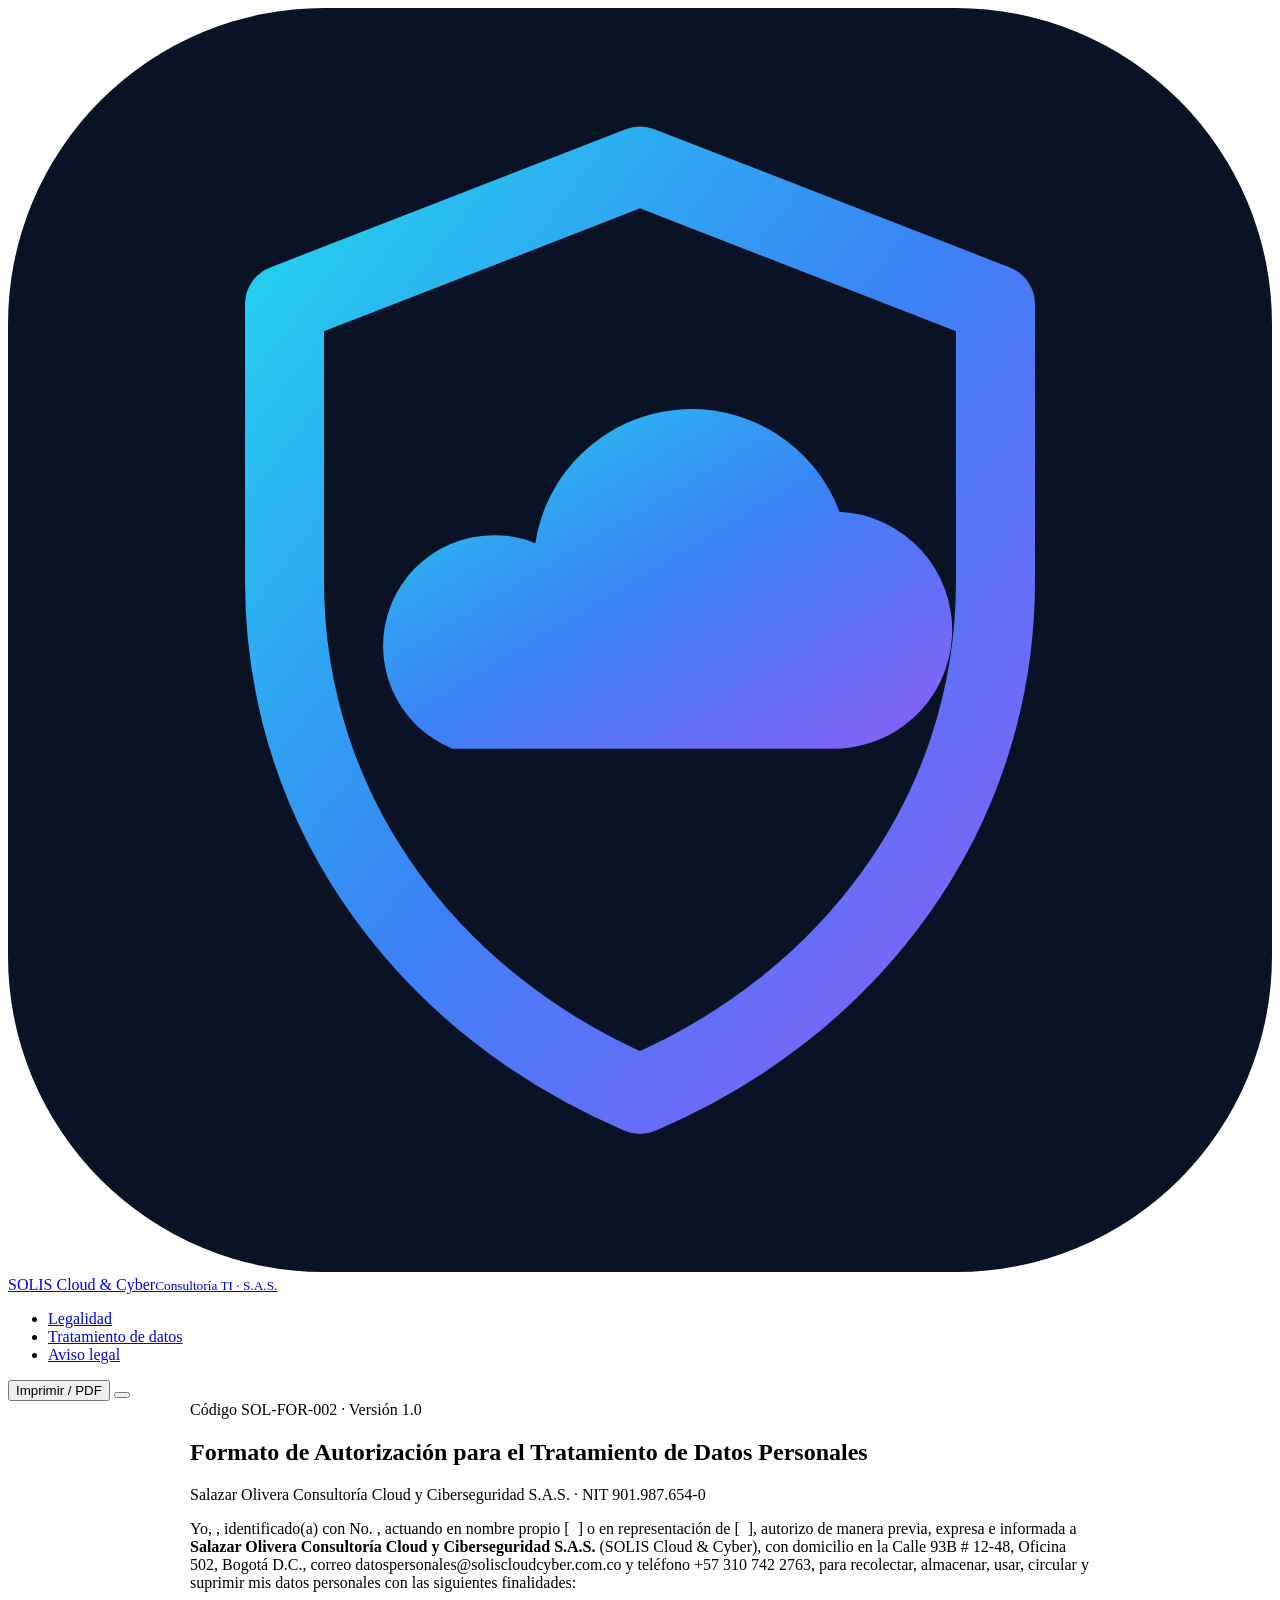
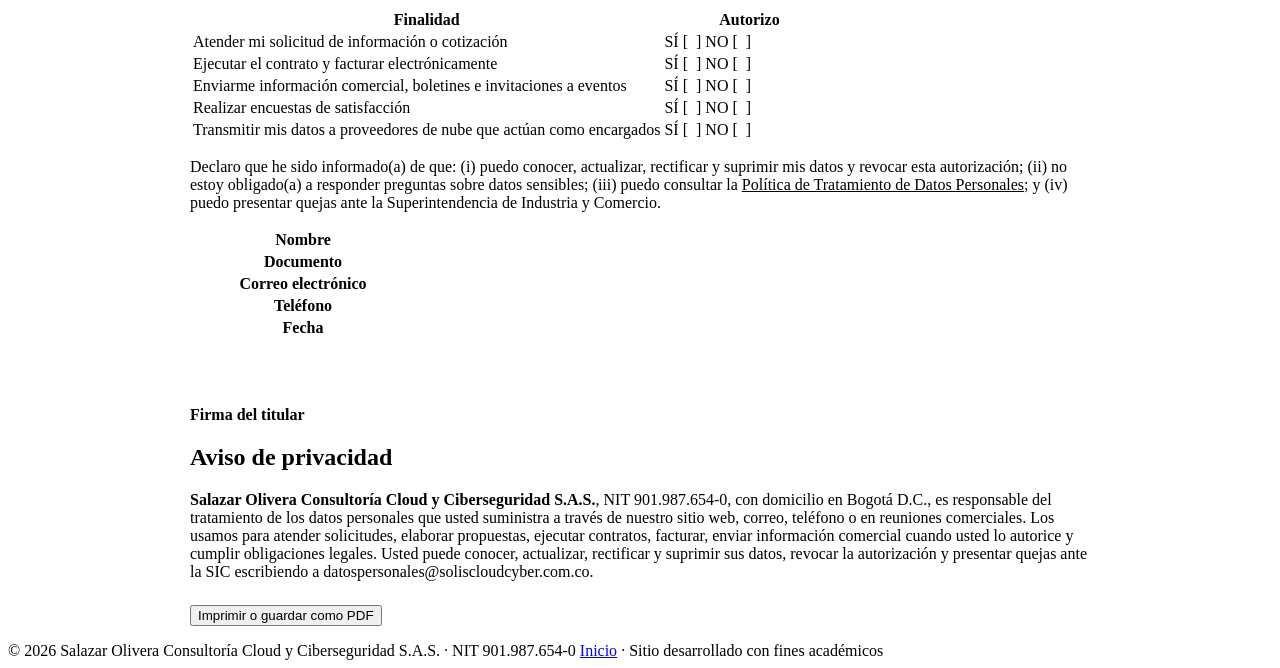
==== autorizacion-datos.html @ ec489476 "Add files via upload" ====
<!DOCTYPE html>
<html lang="es-CO">
<head>
<meta charset="UTF-8">
<meta name="viewport" content="width=device-width, initial-scale=1.0">
<title>Formato de Autorización de Datos Personales | SOLIS Cloud &amp; Cyber</title>
<link rel="icon" href="favicon.svg" type="image/svg+xml">
<link rel="preconnect" href="https://fonts.googleapis.com"><link rel="preconnect" href="https://fonts.gstatic.com" crossorigin>
<link href="https://fonts.googleapis.com/css2?family=Inter:wght@400;500;600;700&family=Sora:wght@500;600;700;800&display=swap" rel="stylesheet">
<link rel="stylesheet" href="styles.css">
</head>
<body>
<div class="bg-orbs"><div class="orb o1"></div><div class="orb o2"></div><div class="orb o3"></div></div>
<div class="grid-overlay"></div>
<header class="header">
  <div class="container">
    <nav class="nav glass">
      <a href="index.html" class="brand"><img src="favicon.svg" alt="" class="brand-mark"><div><span class="name">SOLIS Cloud &amp; Cyber</span><small>Consultoría TI · S.A.S.</small></div></a>
      <ul class="nav-links" id="navLinks">
        <li><a href="index.html#legal">Legalidad</a></li>
        <li><a href="politica-de-datos.html">Tratamiento de datos</a></li>
        <li><a href="aviso-legal.html">Aviso legal</a></li>
      </ul>
      <button class="btn btn-primary" onclick="window.print()">Imprimir / PDF</button>
      <button class="menu-btn" id="menuBtn" aria-label="Abrir menú"><span></span><span></span><span></span></button>
    </nav>
  </div>
</header>
<main class="doc-page">
  <div class="container">
    <article class="doc-body glass" style="max-width:900px;margin:0 auto">
      <span class="eyebrow">Código SOL-FOR-002 · Versión 1.0</span>
      <h1>Formato de Autorización para el Tratamiento de Datos Personales</h1>
      <p class="meta">Salazar Olivera Consultoría Cloud y Ciberseguridad S.A.S. · NIT 901.987.654-0</p>
      <p>Yo, <span class="print-line"></span>, identificado(a) con <span class="print-line" style="min-width:80px"></span> No. <span class="print-line" style="min-width:160px"></span>, actuando en nombre propio [&nbsp;&nbsp;] o en representación de <span class="print-line"></span> [&nbsp;&nbsp;], autorizo de manera previa, expresa e informada a <strong>Salazar Olivera Consultoría Cloud y Ciberseguridad S.A.S.</strong> (SOLIS Cloud &amp; Cyber), con domicilio en la Calle 93B # 12-48, Oficina 502, Bogotá D.C., correo datospersonales@soliscloudcyber.com.co y teléfono +57 310 742 2763, para recolectar, almacenar, usar, circular y suprimir mis datos personales con las siguientes finalidades:</p>
      <table>
        <tr><th>Finalidad</th><th style="width:170px">Autorizo</th></tr>
        <tr><td>Atender mi solicitud de información o cotización</td><td>SÍ [&nbsp;&nbsp;] NO [&nbsp;&nbsp;]</td></tr>
        <tr><td>Ejecutar el contrato y facturar electrónicamente</td><td>SÍ [&nbsp;&nbsp;] NO [&nbsp;&nbsp;]</td></tr>
        <tr><td>Enviarme información comercial, boletines e invitaciones a eventos</td><td>SÍ [&nbsp;&nbsp;] NO [&nbsp;&nbsp;]</td></tr>
        <tr><td>Realizar encuestas de satisfacción</td><td>SÍ [&nbsp;&nbsp;] NO [&nbsp;&nbsp;]</td></tr>
        <tr><td>Transmitir mis datos a proveedores de nube que actúan como encargados</td><td>SÍ [&nbsp;&nbsp;] NO [&nbsp;&nbsp;]</td></tr>
      </table>
      <p>Declaro que he sido informado(a) de que: (i) puedo conocer, actualizar, rectificar y suprimir mis datos y revocar esta autorización; (ii) no estoy obligado(a) a responder preguntas sobre datos sensibles; (iii) puedo consultar la <a href="politica-de-datos.html" style="color:var(--cyan)">Política de Tratamiento de Datos Personales</a>; y (iv) puedo presentar quejas ante la Superintendencia de Industria y Comercio.</p>
      <table>
        <tr><th style="width:220px">Nombre</th><td></td></tr>
        <tr><th>Documento</th><td></td></tr>
        <tr><th>Correo electrónico</th><td></td></tr>
        <tr><th>Teléfono</th><td></td></tr>
        <tr><th>Fecha</th><td></td></tr>
      </table>
      <p style="margin-top:48px"><span class="print-line"></span><br><strong>Firma del titular</strong></p>
      <h2>Aviso de privacidad</h2>
      <p><strong>Salazar Olivera Consultoría Cloud y Ciberseguridad S.A.S.</strong>, NIT 901.987.654-0, con domicilio en Bogotá D.C., es responsable del tratamiento de los datos personales que usted suministra a través de nuestro sitio web, correo, teléfono o en reuniones comerciales. Los usamos para atender solicitudes, elaborar propuestas, ejecutar contratos, facturar, enviar información comercial cuando usted lo autorice y cumplir obligaciones legales. Usted puede conocer, actualizar, rectificar y suprimir sus datos, revocar la autorización y presentar quejas ante la SIC escribiendo a datospersonales@soliscloudcyber.com.co.</p>
      <p class="no-print" style="margin-top:24px"><button class="btn btn-primary" onclick="window.print()">Imprimir o guardar como PDF</button></p>
    </article>
  </div>
</main>
<footer>
  <div class="container">
    <div class="foot-legal" style="margin-top:0;border-top:0;padding-top:0">
      <span>© 2026 Salazar Olivera Consultoría Cloud y Ciberseguridad S.A.S. · NIT 901.987.654-0</span>
      <span><a href="index.html">Inicio</a> · Sitio desarrollado con fines académicos</span>
    </div>
  </div>
</footer>
<script src="app.js"></script>
</body>
</html>
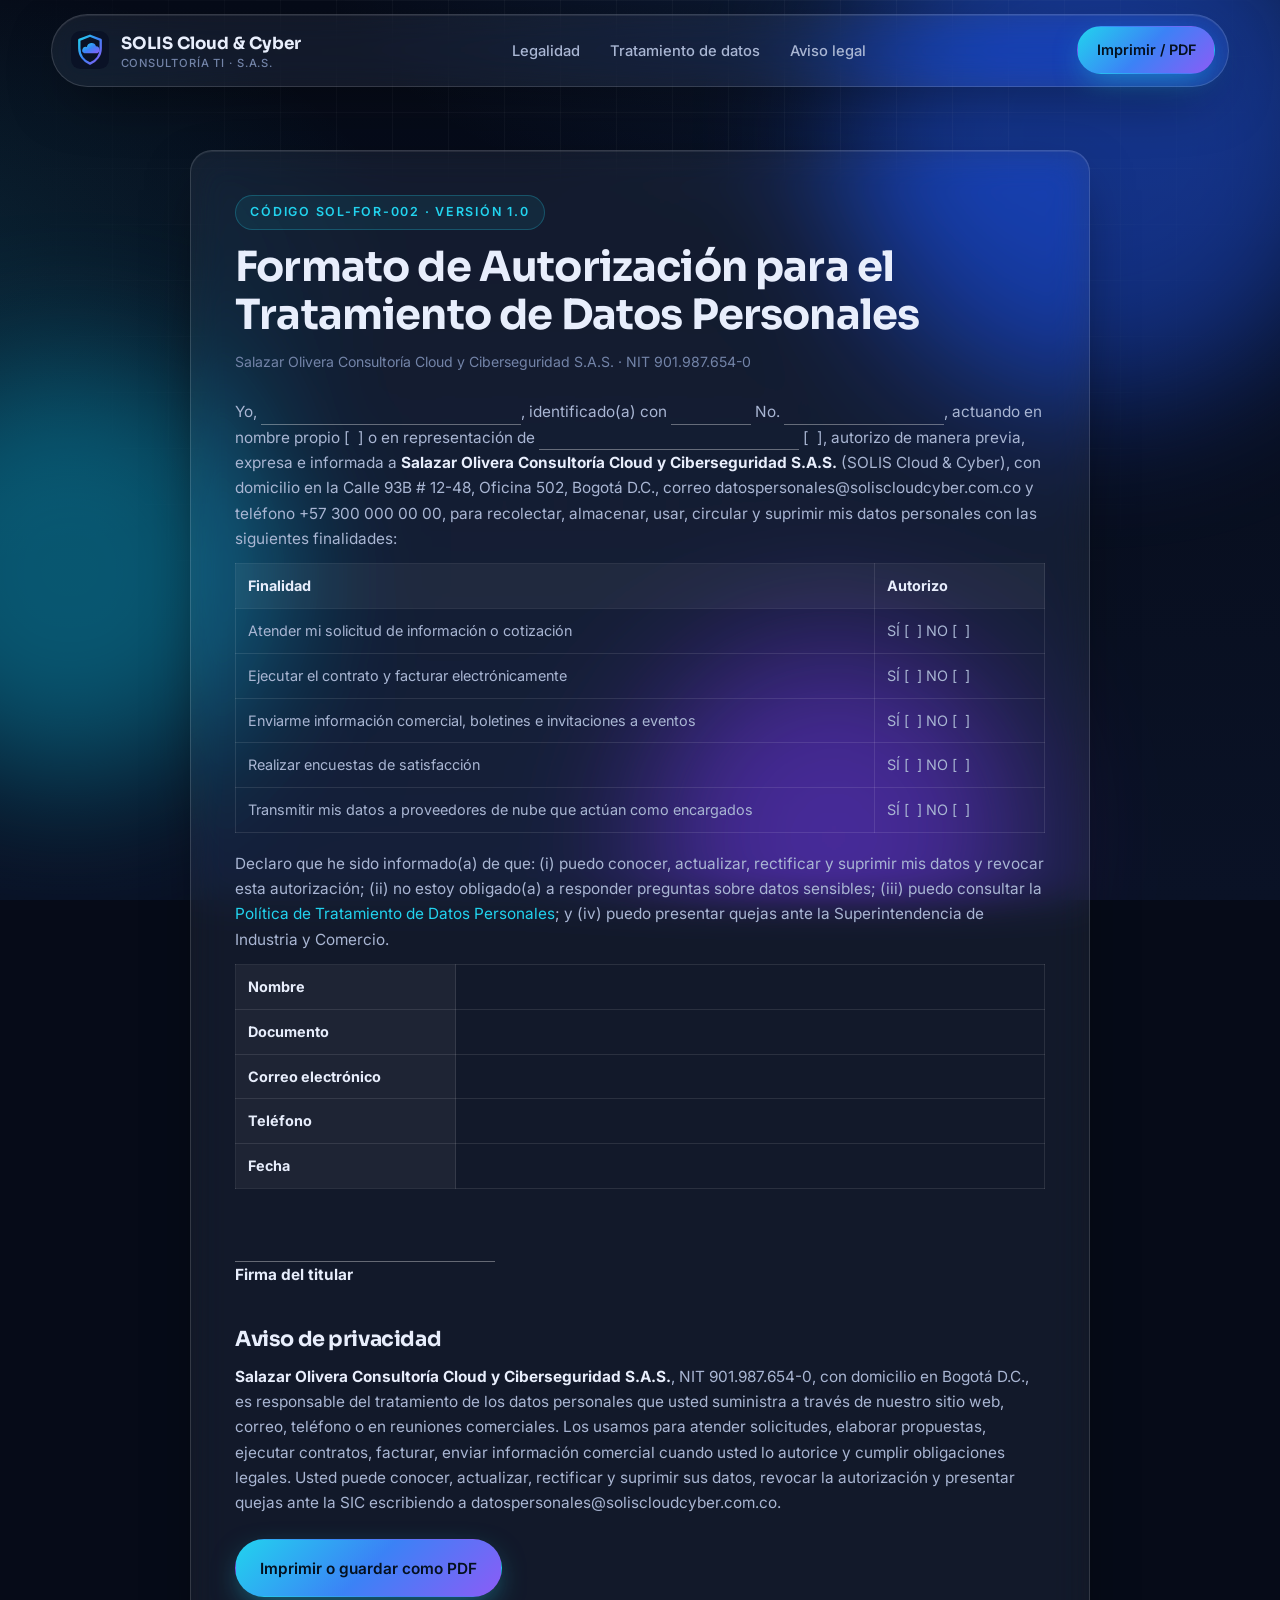
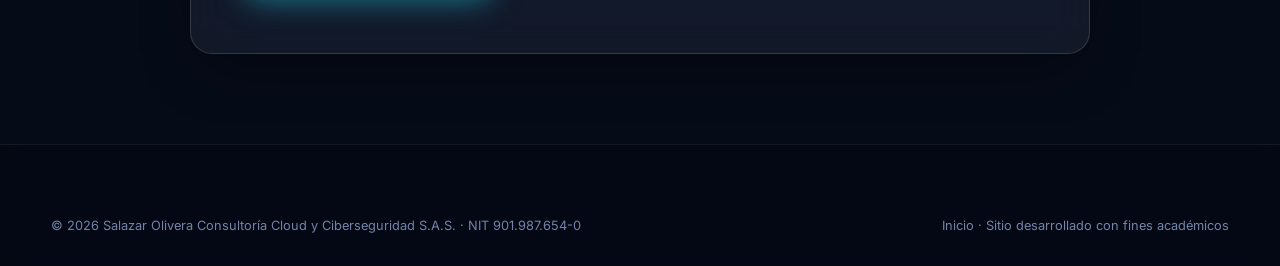
==== commit 7f14df3f: "Actualiza número de celular de contacto" ====
--- a/autorizacion-datos.html
+++ b/autorizacion-datos.html
@@ -32,7 +32,7 @@
       <span class="eyebrow">Código SOL-FOR-002 · Versión 1.0</span>
       <h1>Formato de Autorización para el Tratamiento de Datos Personales</h1>
       <p class="meta">Salazar Olivera Consultoría Cloud y Ciberseguridad S.A.S. · NIT 901.987.654-0</p>
-      <p>Yo, <span class="print-line"></span>, identificado(a) con <span class="print-line" style="min-width:80px"></span> No. <span class="print-line" style="min-width:160px"></span>, actuando en nombre propio [&nbsp;&nbsp;] o en representación de <span class="print-line"></span> [&nbsp;&nbsp;], autorizo de manera previa, expresa e informada a <strong>Salazar Olivera Consultoría Cloud y Ciberseguridad S.A.S.</strong> (SOLIS Cloud &amp; Cyber), con domicilio en la Calle 93B # 12-48, Oficina 502, Bogotá D.C., correo datospersonales@soliscloudcyber.com.co y teléfono +57 310 742 2763, para recolectar, almacenar, usar, circular y suprimir mis datos personales con las siguientes finalidades:</p>
+      <p>Yo, <span class="print-line"></span>, identificado(a) con <span class="print-line" style="min-width:80px"></span> No. <span class="print-line" style="min-width:160px"></span>, actuando en nombre propio [&nbsp;&nbsp;] o en representación de <span class="print-line"></span> [&nbsp;&nbsp;], autorizo de manera previa, expresa e informada a <strong>Salazar Olivera Consultoría Cloud y Ciberseguridad S.A.S.</strong> (SOLIS Cloud &amp; Cyber), con domicilio en la Calle 93B # 12-48, Oficina 502, Bogotá D.C., correo datospersonales@soliscloudcyber.com.co y teléfono +57 300 000 00 00, para recolectar, almacenar, usar, circular y suprimir mis datos personales con las siguientes finalidades:</p>
       <table>
         <tr><th>Finalidad</th><th style="width:170px">Autorizo</th></tr>
         <tr><td>Atender mi solicitud de información o cotización</td><td>SÍ [&nbsp;&nbsp;] NO [&nbsp;&nbsp;]</td></tr>
--- a/styles.css
+++ b/styles.css
@@ -0,0 +1,406 @@
+/* =========================================================
+   SOLIS Cloud & Cyber Consulting S.A.S. — Hoja de estilos
+   Diseño: glassmorphism (transparencias) sobre fondo oscuro
+   ========================================================= */
+:root{
+  --bg:#060b18;
+  --bg-2:#0a1226;
+  --ink:#e8eefc;
+  --ink-soft:#a9b6d3;
+  --ink-mute:#7384a8;
+  --cyan:#22d3ee;
+  --blue:#3b82f6;
+  --violet:#8b5cf6;
+  --emerald:#34d399;
+  --amber:#fbbf24;
+  --glass:rgba(255,255,255,.06);
+  --glass-2:rgba(255,255,255,.09);
+  --glass-border:rgba(255,255,255,.14);
+  --glass-hi:rgba(255,255,255,.22);
+  --radius:22px;
+  --radius-sm:14px;
+  --shadow:0 20px 60px -20px rgba(0,0,0,.6);
+  --grad:linear-gradient(135deg,var(--cyan) 0%,var(--blue) 50%,var(--violet) 100%);
+  --font-head:"Sora",system-ui,sans-serif;
+  --font-body:"Inter",system-ui,sans-serif;
+  --max:1180px;
+}
+*{box-sizing:border-box;margin:0;padding:0}
+html{scroll-behavior:smooth;scroll-padding-top:90px}
+body{
+  font-family:var(--font-body);
+  background:var(--bg);
+  color:var(--ink);
+  line-height:1.65;
+  font-size:16px;
+  overflow-x:hidden;
+  -webkit-font-smoothing:antialiased;
+}
+img,svg{max-width:100%;display:block}
+a{color:inherit;text-decoration:none}
+button,input,select,textarea{font:inherit;color:inherit}
+
+/* ---------- Fondo animado (luces detrás del vidrio) ---------- */
+.bg-orbs{position:fixed;inset:0;z-index:-2;overflow:hidden;background:
+  radial-gradient(1200px 600px at 80% -10%,rgba(59,130,246,.18),transparent 60%),
+  radial-gradient(900px 500px at -10% 30%,rgba(34,211,238,.12),transparent 60%),
+  linear-gradient(180deg,var(--bg) 0%,var(--bg-2) 100%)}
+.orb{position:absolute;border-radius:50%;filter:blur(70px);opacity:.55;animation:float 22s ease-in-out infinite}
+.orb.o1{width:520px;height:520px;background:#1d4ed8;top:-120px;right:-80px}
+.orb.o2{width:420px;height:420px;background:#0891b2;top:40%;left:-140px;animation-delay:-6s}
+.orb.o3{width:380px;height:380px;background:#7c3aed;bottom:-120px;right:20%;animation-delay:-12s;opacity:.4}
+@keyframes float{0%,100%{transform:translate(0,0) scale(1)}33%{transform:translate(40px,-30px) scale(1.06)}66%{transform:translate(-30px,40px) scale(.96)}}
+.grid-overlay{position:fixed;inset:0;z-index:-1;pointer-events:none;
+  background-image:linear-gradient(rgba(255,255,255,.035) 1px,transparent 1px),linear-gradient(90deg,rgba(255,255,255,.035) 1px,transparent 1px);
+  background-size:56px 56px;mask-image:radial-gradient(ellipse at 50% 0%,#000 30%,transparent 75%)}
+
+/* ---------- Utilidades ---------- */
+.container{width:min(var(--max),92vw);margin-inline:auto}
+.glass{
+  background:var(--glass);
+  border:1px solid var(--glass-border);
+  border-radius:var(--radius);
+  backdrop-filter:blur(18px) saturate(140%);
+  -webkit-backdrop-filter:blur(18px) saturate(140%);
+  box-shadow:var(--shadow), inset 0 1px 0 rgba(255,255,255,.08);
+}
+.grad-text{background:var(--grad);-webkit-background-clip:text;background-clip:text;color:transparent}
+.eyebrow{display:inline-flex;align-items:center;gap:.5rem;font-size:.78rem;font-weight:600;letter-spacing:.14em;text-transform:uppercase;color:var(--cyan);
+  padding:.4rem .9rem;border-radius:999px;background:rgba(34,211,238,.08);border:1px solid rgba(34,211,238,.25)}
+.eyebrow .dot{width:7px;height:7px;border-radius:50%;background:var(--emerald);box-shadow:0 0 0 4px rgba(52,211,153,.18)}
+section{padding:110px 0;position:relative}
+.section-head{max-width:760px;margin-bottom:56px}
+.section-head.center{text-align:center;margin-inline:auto}
+h1,h2,h3,h4{font-family:var(--font-head);line-height:1.15;letter-spacing:-.02em}
+h2{font-size:clamp(2rem,3.6vw,2.9rem);margin:16px 0 14px}
+.lead{color:var(--ink-soft);font-size:1.08rem}
+.btn{display:inline-flex;align-items:center;gap:.6rem;padding:.95rem 1.5rem;border-radius:999px;font-weight:600;border:1px solid transparent;cursor:pointer;transition:transform .2s,box-shadow .2s,background .2s}
+.btn-primary{background:var(--grad);color:#04101f;box-shadow:0 10px 30px -8px rgba(34,211,238,.55)}
+.btn-primary:hover{transform:translateY(-2px);box-shadow:0 16px 40px -10px rgba(59,130,246,.7)}
+.btn-ghost{background:var(--glass);border-color:var(--glass-border);backdrop-filter:blur(12px)}
+.btn-ghost:hover{background:var(--glass-2);border-color:var(--glass-hi)}
+.chip{display:inline-flex;align-items:center;gap:.45rem;padding:.42rem .85rem;border-radius:999px;font-size:.84rem;background:rgba(255,255,255,.05);border:1px solid var(--glass-border);color:var(--ink-soft)}
+.reveal{opacity:0;transform:translateY(26px);transition:opacity .8s ease,transform .8s ease}
+.reveal.in{opacity:1;transform:none}
+
+/* ---------- Header ---------- */
+.header{position:fixed;top:14px;left:0;right:0;z-index:50}
+.nav{display:flex;align-items:center;justify-content:space-between;gap:1rem;padding:.7rem .8rem .7rem 1.2rem;border-radius:999px}
+.brand{display:flex;align-items:center;gap:.7rem;font-family:var(--font-head);font-weight:700}
+.brand-mark{width:38px;height:38px}
+.brand small{display:block;font-family:var(--font-body);font-weight:500;font-size:.7rem;color:var(--ink-mute);letter-spacing:.08em;text-transform:uppercase;line-height:1}
+.brand span.name{font-size:1.05rem;line-height:1.1}
+.nav-links{display:flex;gap:.2rem;list-style:none}
+.nav-links a{padding:.55rem .85rem;border-radius:999px;color:var(--ink-soft);font-size:.92rem;font-weight:500;transition:.2s}
+.nav-links a:hover,.nav-links a.active{color:var(--ink);background:rgba(255,255,255,.07)}
+.nav .btn{padding:.7rem 1.15rem;font-size:.9rem}
+.menu-btn{display:none;background:none;border:1px solid var(--glass-border);border-radius:12px;width:44px;height:44px;cursor:pointer}
+.menu-btn span{display:block;width:18px;height:2px;background:var(--ink);margin:4px auto;border-radius:2px}
+
+/* ---------- Hero ---------- */
+.hero{padding:170px 0 90px}
+.hero-grid{display:grid;grid-template-columns:1.1fr .9fr;gap:56px;align-items:center}
+.hero h1{font-size:clamp(2.4rem,5vw,4rem);margin:22px 0 20px}
+.hero .lead{font-size:1.15rem;max-width:560px}
+.hero-ctas{display:flex;flex-wrap:wrap;gap:.8rem;margin:32px 0 30px}
+.trust{display:flex;flex-wrap:wrap;gap:.6rem}
+.trust .chip svg{width:16px;height:16px;color:var(--emerald)}
+.hero-card{padding:26px;position:relative}
+.hero-card::before{content:"";position:absolute;inset:-1px;border-radius:var(--radius);padding:1px;background:linear-gradient(135deg,rgba(34,211,238,.6),transparent 40%,rgba(139,92,246,.5));
+  -webkit-mask:linear-gradient(#000 0 0) content-box,linear-gradient(#000 0 0);-webkit-mask-composite:xor;mask-composite:exclude;pointer-events:none}
+.hc-top{display:flex;justify-content:space-between;align-items:center;margin-bottom:18px}
+.hc-top h4{font-size:1rem}
+.status{font-size:.75rem;color:var(--emerald);display:flex;align-items:center;gap:.4rem}
+.status::before{content:"";width:8px;height:8px;border-radius:50%;background:var(--emerald);animation:pulse 2s infinite}
+@keyframes pulse{0%{box-shadow:0 0 0 0 rgba(52,211,153,.6)}100%{box-shadow:0 0 0 10px rgba(52,211,153,0)}}
+.gauge-wrap{display:grid;grid-template-columns:150px 1fr;gap:20px;align-items:center;margin-bottom:18px}
+.gauge{position:relative;width:150px;height:150px}
+.gauge svg{transform:rotate(-90deg)}
+.gauge .val{position:absolute;inset:0;display:grid;place-items:center;text-align:center;font-family:var(--font-head)}
+.gauge .val b{font-size:2.2rem;display:block;line-height:1}
+.gauge .val small{font-size:.72rem;color:var(--ink-mute)}
+.bars{display:grid;gap:12px}
+.bar label{display:flex;justify-content:space-between;font-size:.8rem;color:var(--ink-soft);margin-bottom:5px}
+.bar .track{height:8px;border-radius:99px;background:rgba(255,255,255,.08);overflow:hidden}
+.bar .fill{height:100%;border-radius:99px;background:var(--grad);width:0;transition:width 1.6s cubic-bezier(.2,.8,.2,1)}
+.clouds{display:grid;grid-template-columns:repeat(4,1fr);gap:8px}
+.cloud-pill{padding:10px 8px;border-radius:12px;background:rgba(255,255,255,.05);border:1px solid var(--glass-border);text-align:center;font-size:.74rem;color:var(--ink-soft)}
+.cloud-pill b{display:block;font-family:var(--font-head);font-size:.9rem;color:var(--ink)}
+.float-badge{position:absolute;padding:12px 16px;border-radius:16px;font-size:.8rem;display:flex;gap:.6rem;align-items:center}
+.float-badge.fb1{left:-34px;bottom:-34px;animation:bob 6s ease-in-out infinite}
+.float-badge.fb2{right:-22px;top:-58px;animation:bob 7s ease-in-out infinite reverse}
+.float-badge .ic{width:34px;height:34px;border-radius:10px;display:grid;place-items:center;background:rgba(52,211,153,.15);color:var(--emerald)}
+.float-badge.fb2 .ic{background:rgba(34,211,238,.15);color:var(--cyan)}
+@keyframes bob{0%,100%{transform:translateY(0)}50%{transform:translateY(-10px)}}
+
+/* ---------- Franja de stats ---------- */
+.stats{display:grid;grid-template-columns:repeat(4,1fr);padding:30px}
+.stat{text-align:center;padding:6px 10px;border-right:1px solid var(--glass-border)}
+.stat:last-child{border-right:0}
+.stat b{font-family:var(--font-head);font-size:2.3rem;display:block}
+.stat span{color:var(--ink-soft);font-size:.9rem}
+
+/* ---------- Perfil ---------- */
+.profile-grid{display:grid;grid-template-columns:.85fr 1.15fr;gap:40px;align-items:start}
+.profile-card{padding:34px;text-align:center;position:sticky;top:110px}
+.avatar{width:150px;height:150px;margin:0 auto 20px;border-radius:50%;padding:4px;background:var(--grad)}
+.avatar-in{width:100%;height:100%;border-radius:50%;background:radial-gradient(circle at 30% 25%,#1e3a8a,#0b1530);display:grid;place-items:center;font-family:var(--font-head);font-size:3rem;font-weight:700}
+.profile-card h3{font-size:1.45rem}
+.profile-card .role{color:var(--cyan);font-weight:600;margin:6px 0 4px}
+.profile-card .spec{color:var(--ink-soft);font-size:.95rem}
+.profile-card .contact-mini{margin-top:22px;display:grid;gap:8px;text-align:left}
+.contact-mini a{display:flex;gap:.7rem;align-items:center;padding:10px 14px;border-radius:12px;background:rgba(255,255,255,.04);border:1px solid var(--glass-border);font-size:.9rem;color:var(--ink-soft);transition:.2s}
+.contact-mini a:hover{border-color:var(--cyan);color:var(--ink)}
+.contact-mini svg{width:18px;height:18px;color:var(--cyan);flex:none}
+.bio p{color:var(--ink-soft);margin-bottom:16px}
+.bio p strong{color:var(--ink)}
+.subhead{font-family:var(--font-head);font-size:1.15rem;margin:30px 0 14px;display:flex;align-items:center;gap:.6rem}
+.subhead::before{content:"";width:22px;height:2px;background:var(--grad);border-radius:2px}
+.cert-grid{display:grid;grid-template-columns:repeat(2,1fr);gap:12px}
+.cert{padding:16px 18px;border-radius:var(--radius-sm);display:flex;gap:14px;align-items:center}
+.cert .logo{flex:none;width:44px;height:44px;border-radius:12px;display:grid;place-items:center;font-family:var(--font-head);font-weight:700;font-size:.78rem}
+.cert .t{font-weight:600;font-size:.93rem;line-height:1.3}
+.cert .s{font-size:.78rem;color:var(--ink-mute)}
+.l-az{background:rgba(59,130,246,.18);color:#93c5fd}
+.l-aws{background:rgba(251,191,36,.16);color:#fcd34d}
+.l-oci{background:rgba(248,113,113,.16);color:#fca5a5}
+.l-hw{background:rgba(244,63,94,.16);color:#fda4af}
+.l-iso{background:rgba(52,211,153,.16);color:#6ee7b7}
+.l-gen{background:rgba(139,92,246,.18);color:#c4b5fd}
+.skills{display:grid;grid-template-columns:repeat(2,1fr);gap:14px}
+.skill-group{padding:20px}
+.skill-group h4{font-size:.98rem;margin-bottom:12px;display:flex;align-items:center;gap:.5rem}
+.skill-group h4 svg{width:18px;height:18px;color:var(--cyan)}
+.tags{display:flex;flex-wrap:wrap;gap:6px}
+.tags span{font-size:.78rem;padding:.3rem .65rem;border-radius:8px;background:rgba(255,255,255,.06);color:var(--ink-soft)}
+
+/* ---------- Servicios ---------- */
+.services{display:grid;grid-template-columns:repeat(3,1fr);gap:18px}
+.service{padding:28px;transition:transform .3s,border-color .3s,background .3s;position:relative;overflow:hidden}
+.service:hover{transform:translateY(-6px);border-color:rgba(34,211,238,.45);background:rgba(255,255,255,.08)}
+.service::after{content:"";position:absolute;width:180px;height:180px;border-radius:50%;right:-60px;top:-60px;background:radial-gradient(circle,rgba(34,211,238,.18),transparent 70%);opacity:0;transition:.4s}
+.service:hover::after{opacity:1}
+.service .icon{width:52px;height:52px;border-radius:15px;display:grid;place-items:center;margin-bottom:18px;background:linear-gradient(135deg,rgba(34,211,238,.18),rgba(139,92,246,.18));border:1px solid var(--glass-border)}
+.service .icon svg{width:26px;height:26px;color:var(--cyan)}
+.service h3{font-size:1.2rem;margin-bottom:10px}
+.service p{color:var(--ink-soft);font-size:.94rem;margin-bottom:14px}
+.service ul{list-style:none;display:grid;gap:6px}
+.service li{font-size:.86rem;color:var(--ink-soft);display:flex;gap:.5rem}
+.service li::before{content:"✓";color:var(--emerald);font-weight:700}
+.service .tagline{position:absolute;top:22px;right:22px;font-size:.68rem;letter-spacing:.08em;text-transform:uppercase;color:var(--ink-mute)}
+
+/* ---------- Metodología ---------- */
+.steps{display:grid;grid-template-columns:repeat(5,1fr);gap:14px;counter-reset:s}
+.step{padding:24px 20px;position:relative}
+.step .n{font-family:var(--font-head);font-size:2.4rem;font-weight:700;opacity:.9;line-height:1;margin-bottom:12px}
+.step h4{font-size:1.02rem;margin-bottom:8px}
+.step p{font-size:.86rem;color:var(--ink-soft)}
+.step .phva{position:absolute;top:18px;right:18px;font-size:.68rem;padding:.2rem .5rem;border-radius:6px;background:rgba(52,211,153,.14);color:var(--emerald);font-weight:700}
+
+/* ---------- Casos ---------- */
+.cases{display:grid;grid-template-columns:repeat(2,1fr);gap:18px}
+.case{padding:30px;display:flex;flex-direction:column;gap:14px}
+.case .sector{display:flex;justify-content:space-between;align-items:center}
+.case h3{font-size:1.25rem}
+.case p{color:var(--ink-soft);font-size:.94rem}
+.case .metrics{display:grid;grid-template-columns:repeat(3,1fr);gap:10px;margin-top:auto}
+.metric{padding:14px;border-radius:14px;background:rgba(255,255,255,.05);border:1px solid var(--glass-border);text-align:center}
+.metric b{font-family:var(--font-head);font-size:1.45rem;display:block}
+.metric span{font-size:.74rem;color:var(--ink-mute);line-height:1.3;display:block}
+
+/* ---------- Sectores ---------- */
+.sectors{display:grid;grid-template-columns:repeat(3,1fr);gap:14px}
+.sector-card{padding:22px;display:flex;gap:14px;align-items:flex-start}
+.sector-card .ic{flex:none;width:42px;height:42px;border-radius:12px;display:grid;place-items:center;background:rgba(59,130,246,.15);color:#93c5fd}
+.sector-card .ic svg{width:22px;height:22px}
+.sector-card h4{font-size:1rem;margin-bottom:4px}
+.sector-card p{font-size:.86rem;color:var(--ink-soft)}
+
+/* ---------- Planes ---------- */
+.plans{display:grid;grid-template-columns:repeat(3,1fr);gap:18px;align-items:stretch}
+.plan{padding:32px;display:flex;flex-direction:column}
+.plan.featured{border-color:rgba(34,211,238,.5);background:linear-gradient(180deg,rgba(34,211,238,.10),rgba(255,255,255,.05));transform:translateY(-10px)}
+.plan .badge{align-self:flex-start;font-size:.72rem;font-weight:700;letter-spacing:.06em;text-transform:uppercase;padding:.3rem .7rem;border-radius:999px;background:var(--grad);color:#04101f;margin-bottom:14px}
+.plan h3{font-size:1.3rem}
+.plan .price{font-family:var(--font-head);font-size:1.9rem;margin:14px 0 4px}
+.plan .price small{font-size:.85rem;color:var(--ink-mute);font-family:var(--font-body);font-weight:400}
+.plan .desc{color:var(--ink-soft);font-size:.92rem;margin-bottom:18px}
+.plan ul{list-style:none;display:grid;gap:9px;margin-bottom:26px}
+.plan li{font-size:.9rem;color:var(--ink-soft);display:flex;gap:.55rem}
+.plan li::before{content:"";flex:none;width:18px;height:18px;margin-top:3px;border-radius:50%;background:rgba(52,211,153,.18) url("data:image/svg+xml,%3Csvg xmlns='http://www.w3.org/2000/svg' viewBox='0 0 24 24' fill='none' stroke='%2334d399' stroke-width='3'%3E%3Cpath d='M5 12l5 5L20 7'/%3E%3C/svg%3E") center/12px no-repeat}
+.plan .btn{margin-top:auto;justify-content:center}
+
+/* ---------- Transparencia / Legal ---------- */
+.legal-grid{display:grid;grid-template-columns:1.1fr .9fr;gap:22px}
+.legal-table{padding:10px 8px}
+.legal-table table{width:100%;border-collapse:collapse}
+.legal-table th,.legal-table td{text-align:left;padding:13px 18px;font-size:.92rem;border-bottom:1px solid rgba(255,255,255,.07);vertical-align:top}
+.legal-table tr:last-child th,.legal-table tr:last-child td{border-bottom:0}
+.legal-table th{color:var(--ink-mute);font-weight:500;width:42%}
+.legal-table td{color:var(--ink);font-weight:500}
+.legal-table .mono{font-family:ui-monospace,SFMono-Regular,Menlo,monospace;font-size:.88rem}
+.ok{display:inline-flex;align-items:center;gap:.35rem;font-size:.74rem;font-weight:700;color:var(--emerald);background:rgba(52,211,153,.12);padding:.15rem .5rem;border-radius:6px;margin-left:.4rem}
+.timeline{padding:28px;display:grid;gap:4px}
+.tl-item{display:grid;grid-template-columns:44px 1fr;gap:14px;position:relative;padding-bottom:18px}
+.tl-item:not(:last-child)::before{content:"";position:absolute;left:21px;top:44px;bottom:0;width:2px;background:linear-gradient(var(--cyan),rgba(139,92,246,.3))}
+.tl-num{width:44px;height:44px;border-radius:50%;display:grid;place-items:center;font-family:var(--font-head);font-weight:700;background:rgba(34,211,238,.12);border:1px solid rgba(34,211,238,.45);color:var(--cyan)}
+.tl-item h4{font-size:1rem;margin:2px 0 4px}
+.tl-item p{font-size:.85rem;color:var(--ink-soft)}
+.tl-item .meta{font-size:.76rem;color:var(--ink-mute);margin-top:4px}
+.docs{display:grid;grid-template-columns:repeat(4,1fr);gap:14px;margin-top:22px}
+.doc{padding:20px;display:flex;flex-direction:column;gap:10px;transition:.25s}
+.doc:hover{border-color:rgba(34,211,238,.45);transform:translateY(-3px)}
+.doc .ic{width:40px;height:40px;border-radius:11px;display:grid;place-items:center;background:rgba(139,92,246,.16);color:#c4b5fd}
+.doc .ic svg{width:20px;height:20px}
+.doc h4{font-size:.95rem;line-height:1.3}
+.doc p{font-size:.8rem;color:var(--ink-mute)}
+.doc .dl{font-size:.82rem;color:var(--cyan);font-weight:600;margin-top:auto}
+.compliance{display:flex;flex-wrap:wrap;gap:10px;margin-top:22px;justify-content:center}
+.compliance .chip svg{width:15px;height:15px;color:var(--emerald)}
+
+/* ---------- FAQ ---------- */
+.faq{max-width:860px;margin:0 auto;display:grid;gap:12px}
+.faq details{padding:4px 24px;border-radius:var(--radius-sm)}
+.faq summary{cursor:pointer;list-style:none;padding:18px 0;font-weight:600;display:flex;justify-content:space-between;gap:1rem}
+.faq summary::-webkit-details-marker{display:none}
+.faq summary::after{content:"+";font-size:1.4rem;line-height:1;color:var(--cyan);transition:.3s}
+.faq details[open] summary::after{transform:rotate(45deg)}
+.faq details p{color:var(--ink-soft);padding-bottom:18px;font-size:.95rem}
+
+/* ---------- Contacto ---------- */
+.contact-grid{display:grid;grid-template-columns:.8fr 1.2fr;gap:22px}
+.contact-info{padding:32px;display:grid;gap:14px;align-content:start}
+.ci{display:flex;gap:14px;align-items:flex-start;padding:14px;border-radius:14px;background:rgba(255,255,255,.04);border:1px solid var(--glass-border)}
+.ci .ic{flex:none;width:42px;height:42px;border-radius:12px;display:grid;place-items:center;background:rgba(34,211,238,.13);color:var(--cyan)}
+.ci .ic svg{width:20px;height:20px}
+.ci small{display:block;font-size:.75rem;color:var(--ink-mute);text-transform:uppercase;letter-spacing:.08em}
+.ci a,.ci span{font-weight:600;font-size:.95rem}
+.map{border-radius:14px;overflow:hidden;border:1px solid var(--glass-border);height:180px}
+.map iframe{width:100%;height:100%;border:0;filter:invert(.9) hue-rotate(180deg) saturate(.6) brightness(.9)}
+.form{padding:34px}
+.form h3{font-size:1.4rem;margin-bottom:6px}
+.form .lead{font-size:.95rem;margin-bottom:22px}
+.row{display:grid;grid-template-columns:1fr 1fr;gap:14px}
+.field{display:grid;gap:6px;margin-bottom:14px}
+.field label{font-size:.82rem;font-weight:600;color:var(--ink-soft)}
+.field label .req{color:var(--cyan)}
+.field input,.field select,.field textarea{width:100%;padding:.85rem 1rem;border-radius:12px;background:rgba(6,11,24,.55);border:1px solid var(--glass-border);outline:none;transition:.2s;font-size:.95rem}
+.field select option{background:#0a1226}
+.field textarea{min-height:120px;resize:vertical}
+.field input:focus,.field select:focus,.field textarea:focus{border-color:var(--cyan);box-shadow:0 0 0 4px rgba(34,211,238,.14)}
+.field.error input,.field.error select,.field.error textarea{border-color:#f87171}
+.field .err{font-size:.75rem;color:#fca5a5;display:none}
+.field.error .err{display:block}
+.check{display:flex;gap:.7rem;align-items:flex-start;font-size:.84rem;color:var(--ink-soft);margin:6px 0 10px}
+.check input{margin-top:4px;width:18px;height:18px;accent-color:var(--cyan);flex:none}
+.check a{color:var(--cyan);text-decoration:underline}
+.check.error{color:#fca5a5}
+.form .btn{width:100%;justify-content:center;margin-top:8px}
+.form-note{font-size:.76rem;color:var(--ink-mute);margin-top:12px;text-align:center}
+.success{display:none;text-align:center;padding:30px 10px}
+.success.show{display:block}
+.success .ic{width:76px;height:76px;margin:0 auto 18px;border-radius:50%;display:grid;place-items:center;background:rgba(52,211,153,.15);color:var(--emerald);border:1px solid rgba(52,211,153,.4)}
+.success .ic svg{width:36px;height:36px}
+.success h3{margin-bottom:8px}
+.success p{color:var(--ink-soft)}
+.success .ticket{display:inline-block;margin:16px 0;font-family:ui-monospace,monospace;padding:.5rem 1rem;border-radius:10px;background:rgba(255,255,255,.06);border:1px dashed var(--glass-hi)}
+
+/* ---------- CTA band ---------- */
+.cta-band{padding:50px;display:flex;justify-content:space-between;align-items:center;gap:30px;background:linear-gradient(120deg,rgba(34,211,238,.14),rgba(139,92,246,.14));}
+.cta-band h3{font-size:clamp(1.5rem,2.6vw,2.1rem);max-width:640px}
+
+/* ---------- Footer ---------- */
+footer{padding:70px 0 30px;border-top:1px solid rgba(255,255,255,.07);background:rgba(3,7,16,.5);backdrop-filter:blur(10px)}
+.foot-grid{display:grid;grid-template-columns:1.4fr 1fr 1fr 1.2fr;gap:36px}
+.foot-grid h5{font-family:var(--font-head);font-size:.95rem;margin-bottom:14px}
+.foot-grid ul{list-style:none;display:grid;gap:8px}
+.foot-grid li a,.foot-grid p{color:var(--ink-mute);font-size:.88rem}
+.foot-grid li a:hover{color:var(--cyan)}
+.foot-legal{margin-top:46px;padding-top:22px;border-top:1px solid rgba(255,255,255,.07);display:flex;flex-wrap:wrap;justify-content:space-between;gap:12px;font-size:.8rem;color:var(--ink-mute)}
+.socials{display:flex;gap:8px;margin-top:16px}
+.socials a{width:38px;height:38px;border-radius:11px;display:grid;place-items:center;background:rgba(255,255,255,.05);border:1px solid var(--glass-border);transition:.2s}
+.socials a:hover{border-color:var(--cyan);color:var(--cyan)}
+.socials svg{width:17px;height:17px}
+
+/* ---------- Flotantes ---------- */
+.wa{position:fixed;right:22px;bottom:22px;z-index:60;width:58px;height:58px;border-radius:50%;display:grid;place-items:center;background:#22c55e;color:#fff;box-shadow:0 12px 30px -6px rgba(34,197,94,.6);transition:transform .2s}
+.wa:hover{transform:scale(1.08)}
+.wa svg{width:30px;height:30px}
+.cookie{position:fixed;left:22px;bottom:22px;z-index:61;max-width:420px;padding:20px 22px;display:none}
+.cookie.show{display:block}
+.cookie p{font-size:.85rem;color:var(--ink-soft);margin-bottom:12px}
+.cookie p a{color:var(--cyan);text-decoration:underline}
+.cookie .btns{display:flex;gap:8px}
+.cookie .btn{padding:.55rem 1rem;font-size:.85rem}
+
+/* ---------- Páginas legales ---------- */
+.doc-page{padding:150px 0 90px}
+.doc-wrap{display:grid;grid-template-columns:260px 1fr;gap:28px;align-items:start}
+.toc{padding:22px;position:sticky;top:110px}
+.toc h5{font-family:var(--font-head);margin-bottom:12px}
+.toc ol{padding-left:1.1rem;display:grid;gap:7px}
+.toc a{font-size:.85rem;color:var(--ink-soft)}
+.toc a:hover{color:var(--cyan)}
+.doc-body{padding:44px}
+.doc-body h1{font-size:clamp(1.9rem,3.4vw,2.6rem);margin:14px 0 10px}
+.doc-body .meta{color:var(--ink-mute);font-size:.88rem;margin-bottom:26px}
+.doc-body h2{font-size:1.3rem;margin:34px 0 12px;padding-top:6px}
+.doc-body h3{font-size:1.05rem;margin:20px 0 8px}
+.doc-body p,.doc-body li{color:var(--ink-soft);font-size:.96rem}
+.doc-body p{margin-bottom:12px}
+.doc-body ul,.doc-body ol{padding-left:1.3rem;margin-bottom:14px;display:grid;gap:6px}
+.doc-body strong{color:var(--ink)}
+.doc-body table{width:100%;border-collapse:collapse;margin:10px 0 18px;font-size:.9rem}
+.doc-body th,.doc-body td{border:1px solid rgba(255,255,255,.1);padding:10px 12px;text-align:left;vertical-align:top;color:var(--ink-soft)}
+.doc-body th{background:rgba(255,255,255,.05);color:var(--ink)}
+.callout{padding:16px 18px;border-radius:14px;background:rgba(34,211,238,.07);border:1px solid rgba(34,211,238,.25);margin:14px 0 18px}
+.callout p{margin:0}
+
+/* ---------- Responsive ---------- */
+@media (max-width:1080px){
+  .services,.sectors{grid-template-columns:repeat(2,1fr)}
+  .steps{grid-template-columns:repeat(3,1fr)}
+  .docs{grid-template-columns:repeat(2,1fr)}
+  .foot-grid{grid-template-columns:1fr 1fr}
+}
+@media (max-width:920px){
+  .nav-links{display:none;position:absolute;top:74px;left:4vw;right:4vw;flex-direction:column;padding:14px;border-radius:20px;background:rgba(8,14,30,.92);border:1px solid var(--glass-border);backdrop-filter:blur(20px)}
+  .nav-links.open{display:flex}
+  .menu-btn{display:block}
+  .nav .btn{display:none}
+  .hero-grid,.profile-grid,.legal-grid,.contact-grid,.cases,.plans,.doc-wrap{grid-template-columns:1fr}
+  .profile-card,.toc{position:static}
+  .plan.featured{transform:none}
+  .stats{grid-template-columns:repeat(2,1fr);gap:18px}
+  .stat:nth-child(2){border-right:0}
+  .float-badge.fb1{left:10px}
+  .float-badge.fb2{right:10px}
+  .cta-band{flex-direction:column;align-items:flex-start}
+}
+@media (max-width:620px){
+  section{padding:80px 0}
+  .services,.sectors,.skills,.cert-grid,.steps,.docs,.row{grid-template-columns:1fr}
+  .gauge-wrap{grid-template-columns:1fr;justify-items:center}
+  .clouds{grid-template-columns:repeat(2,1fr)}
+  .case .metrics{grid-template-columns:1fr 1fr 1fr}
+  .foot-grid{grid-template-columns:1fr}
+  .doc-body{padding:26px}
+  .stat{border-right:0}
+}
+@media (prefers-reduced-motion:reduce){*{animation:none!important;transition:none!important}.reveal{opacity:1;transform:none}}
+
+/* ---------- Impresión ---------- */
+@media print{
+  body{background:#fff;color:#111}
+  .bg-orbs,.grid-overlay,.header,.wa,.cookie,.toc,footer,.no-print{display:none!important}
+  .doc-page{padding:0}.doc-wrap{display:block}
+  .glass{background:#fff;border:0;box-shadow:none;backdrop-filter:none}
+  .doc-body{padding:0}.doc-body p,.doc-body li,.doc-body td,.doc-body th{color:#222}
+  .doc-body h1,.doc-body h2,.doc-body h3,.doc-body strong{color:#0b3b66}
+  .eyebrow{color:#0b3b66;border-color:#0b3b66;background:none}
+  .doc-body th,.doc-body td{border-color:#bbb}
+  .callout{background:#f1f6fb;border-color:#9fb6cc}
+  a{color:#0b3b66}
+}
+.print-line{display:inline-block;min-width:260px;border-bottom:1px solid rgba(255,255,255,.35);height:1.2em;vertical-align:bottom}
+@media print{.print-line{border-color:#555}}
